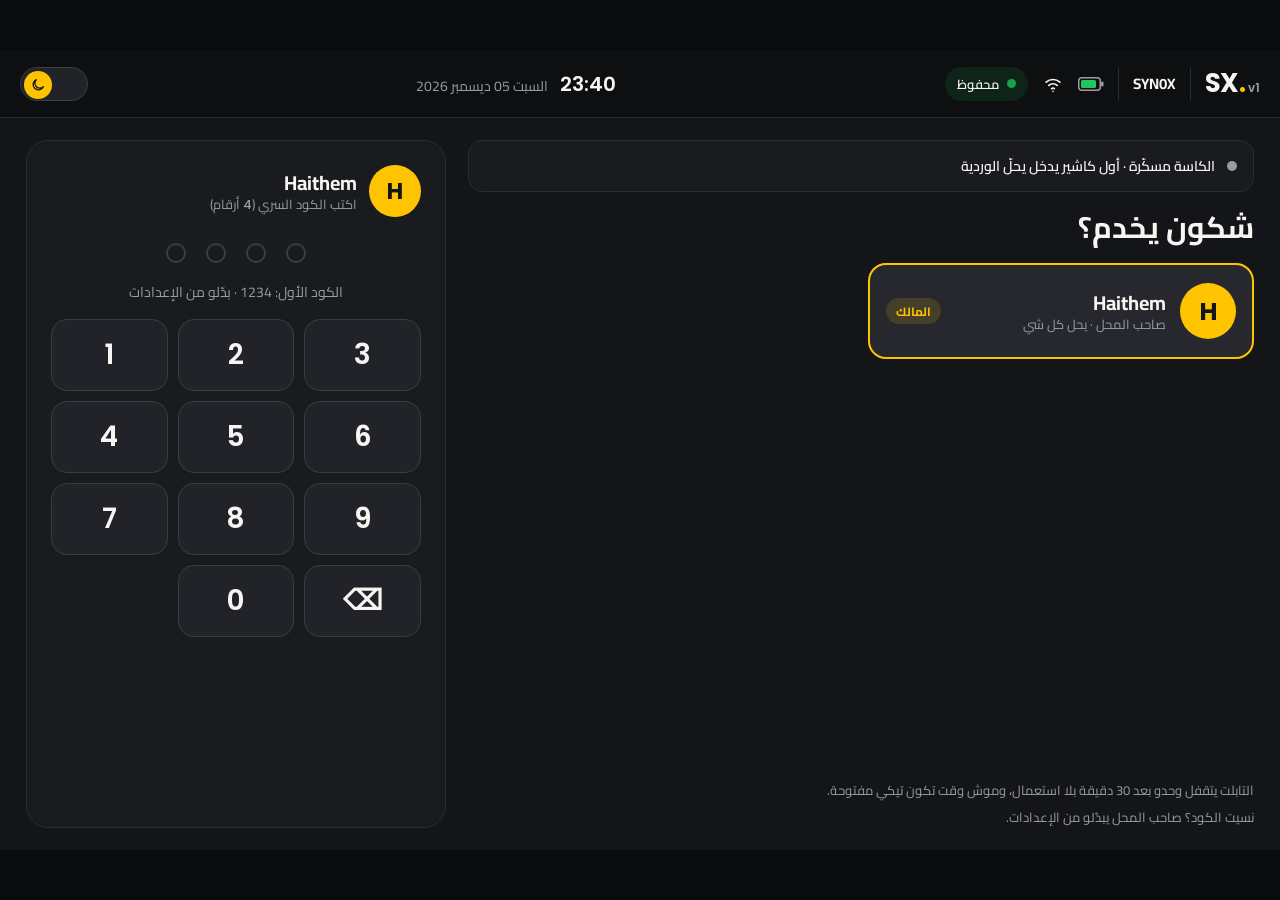
==== index.html @ 11d3b05d "الاشتراكات الأربعة Co-Authored-By: Claude Opus 5.5 <noreply@anthropic.com> Claude-Session: https://c" ====
<!doctype html>
<html lang="ar" dir="rtl">
<head>
<meta charset="utf-8">
<meta name="viewport" content="width=device-width, initial-scale=1, maximum-scale=1, user-scalable=no, viewport-fit=cover">
<meta name="theme-color" content="#141518">
<link rel="icon" href="icon-192.png">
<title>SYN0X</title>
  <script type="module" crossorigin src="./assets/index-DfYCk33j.js"></script>
  <link rel="stylesheet" crossorigin href="./assets/index-BhbG6K4N.css">
<link rel="manifest" href="./manifest.webmanifest"><script id="vite-plugin-pwa:register-sw" src="./registerSW.js"></script></head>
<body>
<div id="root"></div>
</body>
</html>
---- assets/index-BhbG6K4N.css ----
@font-face{font-family:Cairo;font-style:normal;font-display:swap;font-weight:400;src:url(./cairo-arabic-400-normal-DN15VWMM.woff2) format("woff2"),url(./cairo-arabic-400-normal-CAYwymWN.woff) format("woff")}@font-face{font-family:Cairo;font-style:normal;font-display:swap;font-weight:400;src:url(./cairo-latin-400-normal-Dh7otpdh.woff2) format("woff2"),url(./cairo-latin-400-normal-b1R3q6Pf.woff) format("woff")}@font-face{font-family:Cairo;font-style:normal;font-display:swap;font-weight:600;src:url(./cairo-arabic-600-normal-rkrvveqO.woff2) format("woff2"),url(./cairo-arabic-600-normal-B3EOalmC.woff) format("woff")}@font-face{font-family:Cairo;font-style:normal;font-display:swap;font-weight:600;src:url(./cairo-latin-600-normal-mGS0uvCM.woff2) format("woff2"),url(./cairo-latin-600-normal-buYOP1M3.woff) format("woff")}@font-face{font-family:Cairo;font-style:normal;font-display:swap;font-weight:700;src:url(./cairo-arabic-700-normal-D3nDedWX.woff2) format("woff2"),url(./cairo-arabic-700-normal-CyOqhaeK.woff) format("woff")}@font-face{font-family:Cairo;font-style:normal;font-display:swap;font-weight:700;src:url(./cairo-latin-700-normal-C3GYtKbV.woff2) format("woff2"),url(./cairo-latin-700-normal-6fcUy4Rc.woff) format("woff")}@font-face{font-family:Poppins;font-style:normal;font-display:swap;font-weight:500;src:url(./poppins-latin-500-normal-C8OXljZJ.woff2) format("woff2"),url(./poppins-latin-500-normal-DGXqpDMm.woff) format("woff")}@font-face{font-family:Poppins;font-style:normal;font-display:swap;font-weight:600;src:url(./poppins-latin-600-normal-zEkxB9Mr.woff2) format("woff2"),url(./poppins-latin-600-normal-BJdTmd5m.woff) format("woff")}@font-face{font-family:Poppins;font-style:normal;font-display:swap;font-weight:700;src:url(./poppins-latin-700-normal-Qrb0O0WB.woff2) format("woff2"),url(./poppins-latin-700-normal-BVuQR_eA.woff) format("woff")}
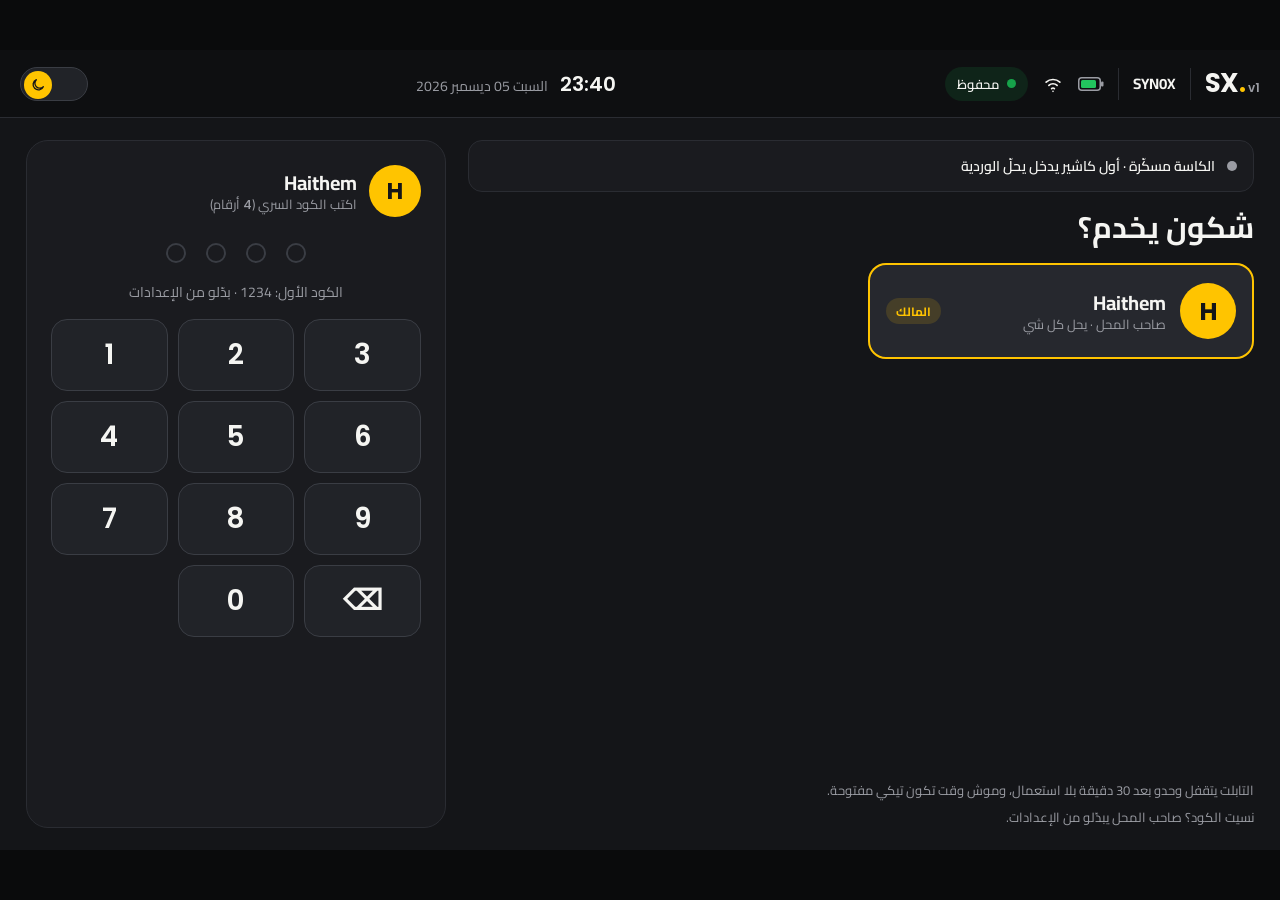
==== commit b8301ac7: "القائمة الجانبية: الأساسيات Co-Authored-By: Claude Opus 5.5 <noreply@anthropic.com> Claude-Session: " ====
--- a/index.html
+++ b/index.html
@@ -6,7 +6,7 @@
 <meta name="theme-color" content="#141518">
 <link rel="icon" href="icon-192.png">
 <title>SYN0X</title>
-  <script type="module" crossorigin src="./assets/index-DfYCk33j.js"></script>
+  <script type="module" crossorigin src="./assets/index-UsiTKomx.js"></script>
   <link rel="stylesheet" crossorigin href="./assets/index-BhbG6K4N.css">
 <link rel="manifest" href="./manifest.webmanifest"><script id="vite-plugin-pwa:register-sw" src="./registerSW.js"></script></head>
 <body>
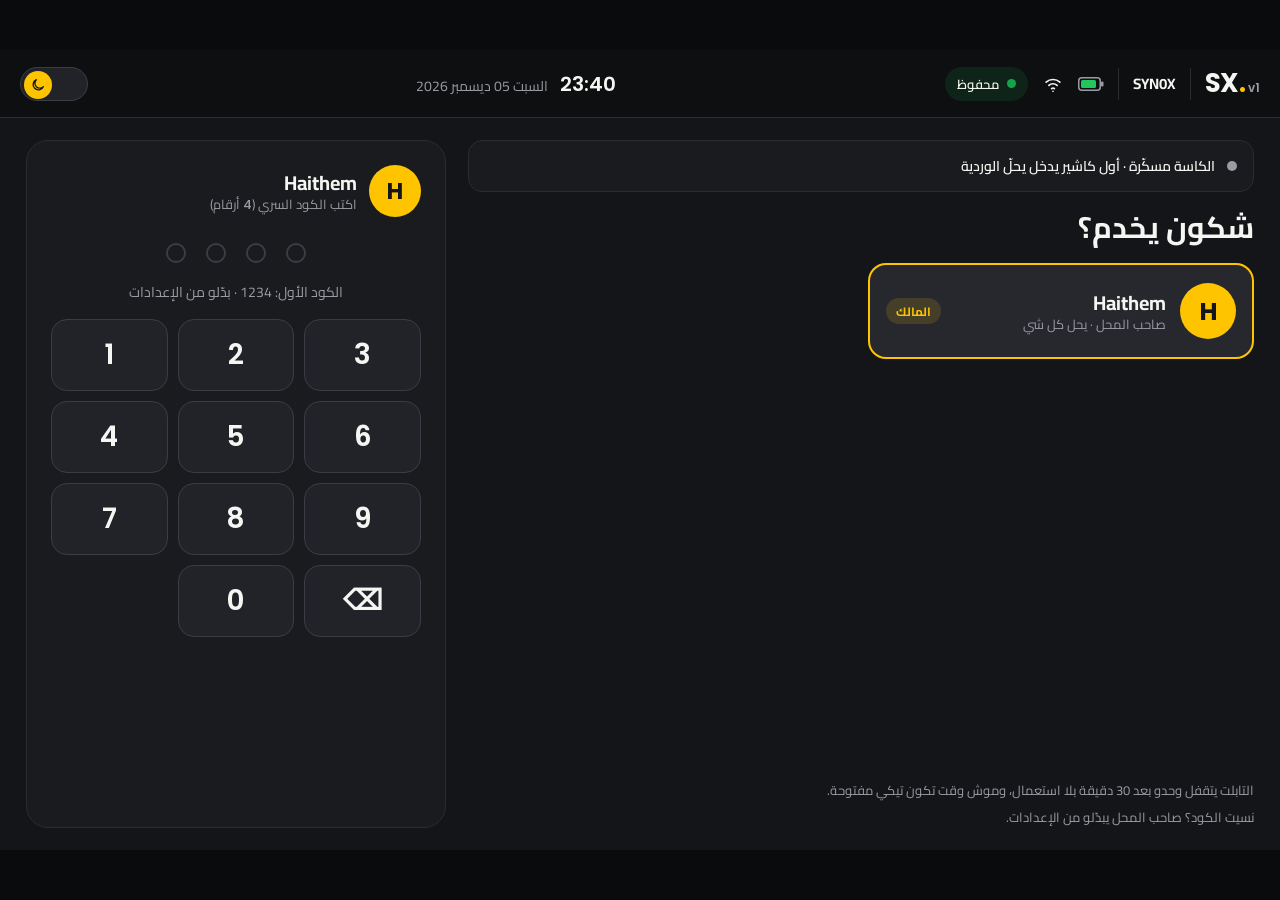
==== commit 41ae708a: "الخدّامة: خروج وحذف Co-Authored-By: Claude Opus 5.5 <noreply@anthropic.com> Claude-Session: https://" ====
--- a/index.html
+++ b/index.html
@@ -6,7 +6,7 @@
 <meta name="theme-color" content="#141518">
 <link rel="icon" href="icon-192.png">
 <title>SYN0X</title>
-  <script type="module" crossorigin src="./assets/index-UsiTKomx.js"></script>
+  <script type="module" crossorigin src="./assets/index-DafG9gLB.js"></script>
   <link rel="stylesheet" crossorigin href="./assets/index-BhbG6K4N.css">
 <link rel="manifest" href="./manifest.webmanifest"><script id="vite-plugin-pwa:register-sw" src="./registerSW.js"></script></head>
 <body>
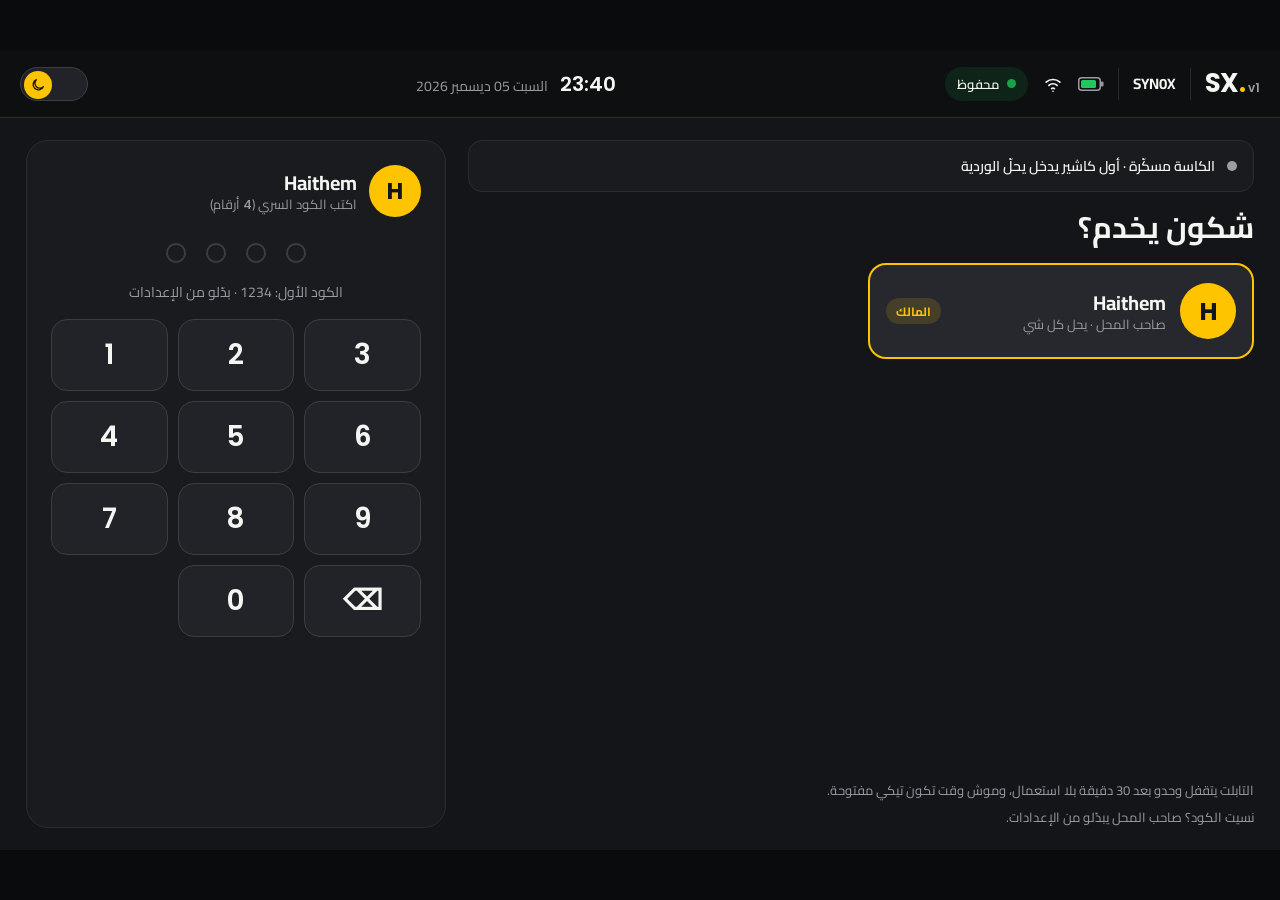
==== commit 81e0e237: "نافذة الإضافات أكبر Co-Authored-By: Claude Opus 5.5 <noreply@anthropic.com> Claude-Session: https://" ====
--- a/index.html
+++ b/index.html
@@ -6,7 +6,7 @@
 <meta name="theme-color" content="#141518">
 <link rel="icon" href="icon-192.png">
 <title>SYN0X</title>
-  <script type="module" crossorigin src="./assets/index-DafG9gLB.js"></script>
+  <script type="module" crossorigin src="./assets/index-DnqtvYRE.js"></script>
   <link rel="stylesheet" crossorigin href="./assets/index-BhbG6K4N.css">
 <link rel="manifest" href="./manifest.webmanifest"><script id="vite-plugin-pwa:register-sw" src="./registerSW.js"></script></head>
 <body>
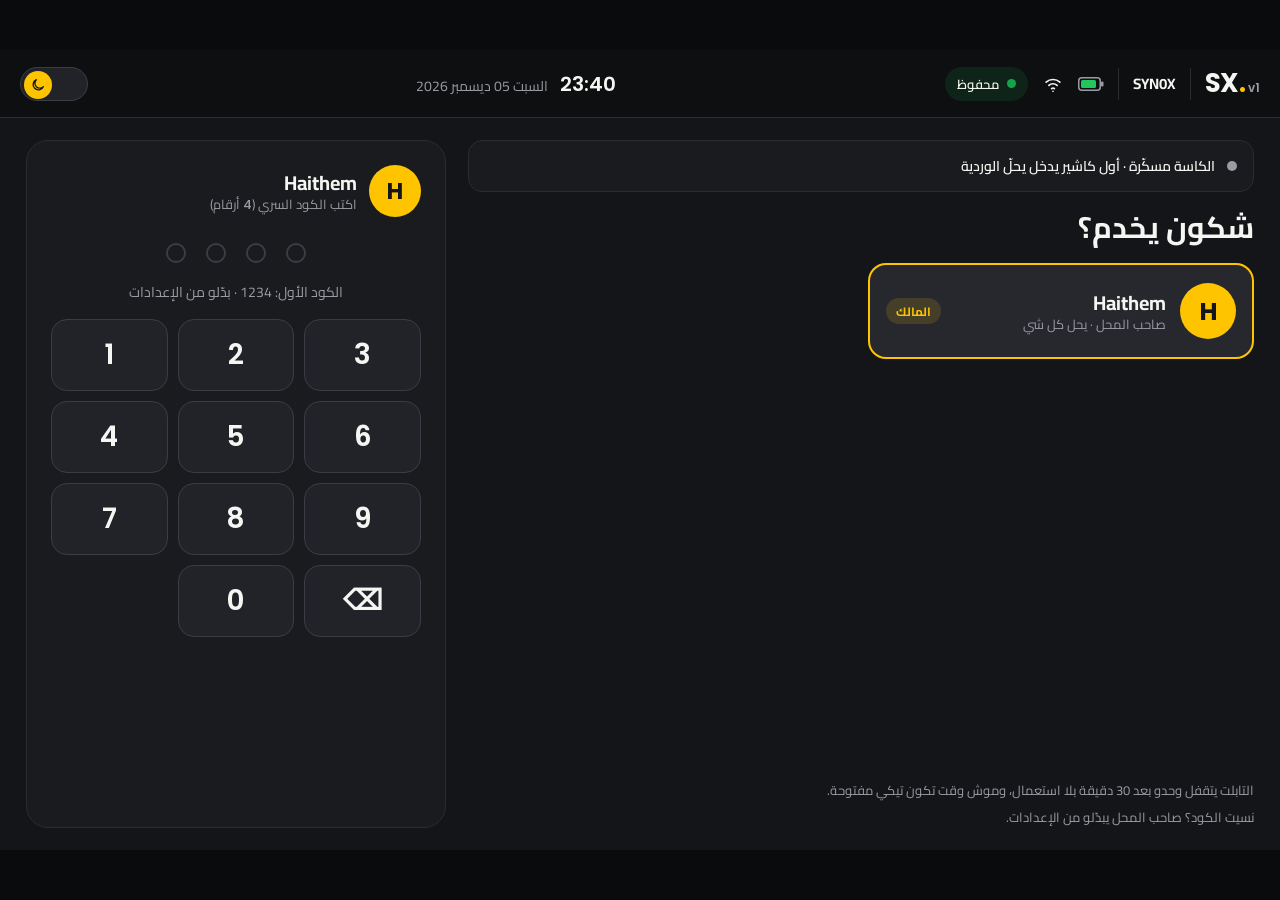
==== commit 88c77cda: "Tablet: expenses and envelopes Co-Authored-By: Claude Opus 5.5 <noreply@anthropic.com> Claude-Sessio" ====
--- a/index.html
+++ b/index.html
@@ -6,7 +6,7 @@
 <meta name="theme-color" content="#141518">
 <link rel="icon" href="icon-192.png">
 <title>SYN0X</title>
-  <script type="module" crossorigin src="./assets/index-DnqtvYRE.js"></script>
+  <script type="module" crossorigin src="./assets/index-HLrd7PPX.js"></script>
   <link rel="stylesheet" crossorigin href="./assets/index-BhbG6K4N.css">
 <link rel="manifest" href="./manifest.webmanifest"><script id="vite-plugin-pwa:register-sw" src="./registerSW.js"></script></head>
 <body>
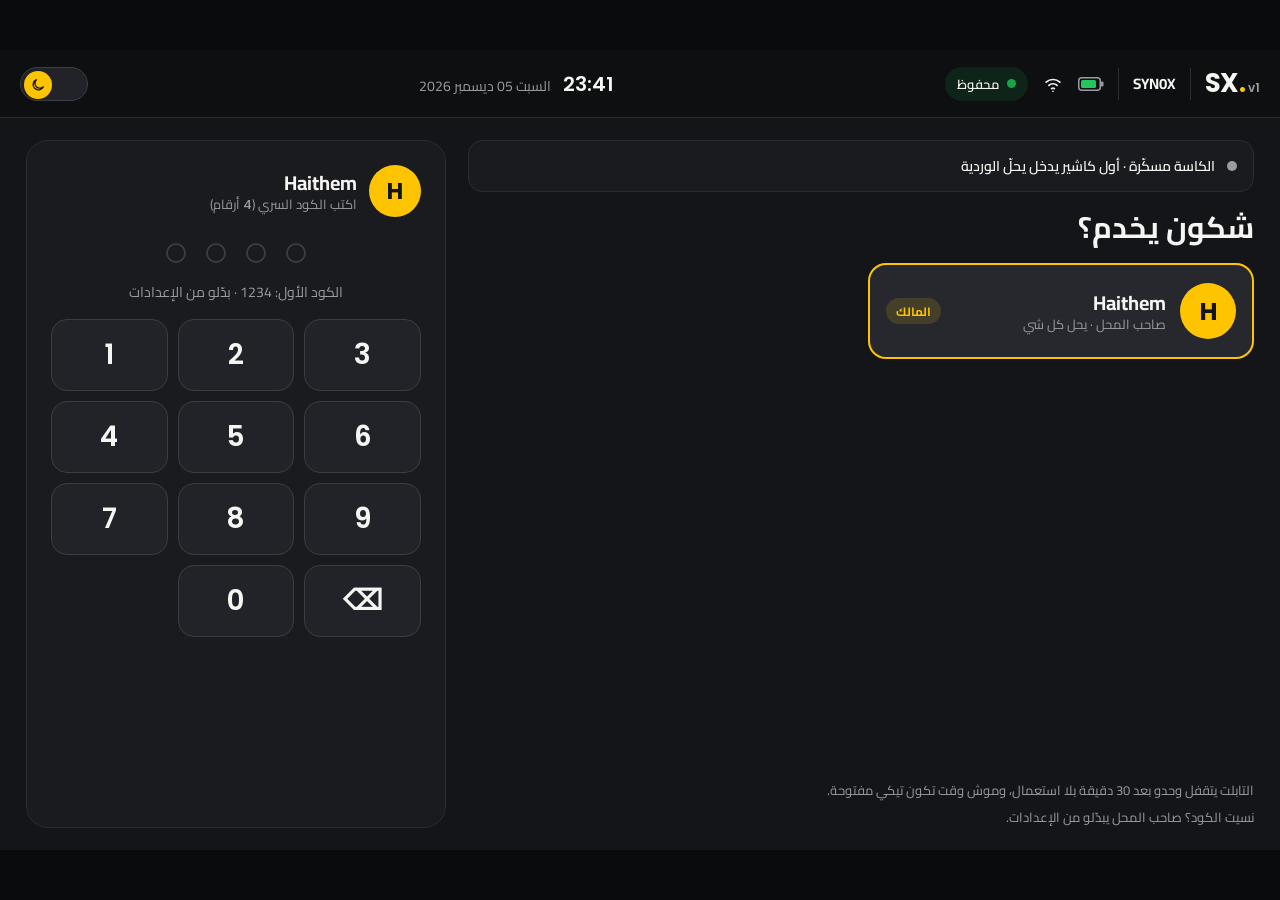
==== commit f55eb60a: "Phone profit tab + tablet phone expenses Co-Authored-By: Claude Opus 5.5 <noreply@anthropic.com> Cla" ====
--- a/index.html
+++ b/index.html
@@ -6,7 +6,7 @@
 <meta name="theme-color" content="#141518">
 <link rel="icon" href="icon-192.png">
 <title>SYN0X</title>
-  <script type="module" crossorigin src="./assets/index-HLrd7PPX.js"></script>
+  <script type="module" crossorigin src="./assets/index-D7xJ6KeO.js"></script>
   <link rel="stylesheet" crossorigin href="./assets/index-BhbG6K4N.css">
 <link rel="manifest" href="./manifest.webmanifest"><script id="vite-plugin-pwa:register-sw" src="./registerSW.js"></script></head>
 <body>
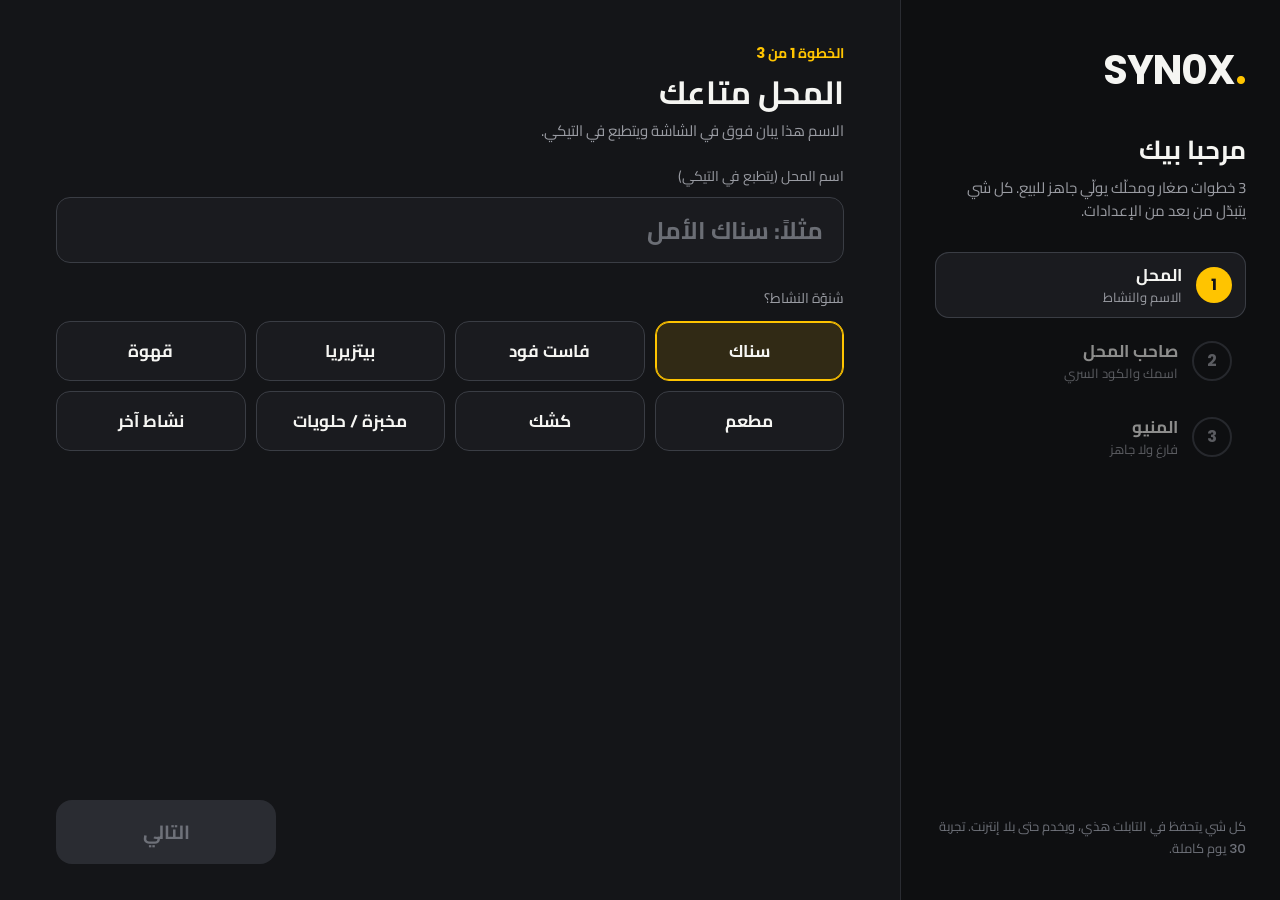
==== commit 34a0c7c9: "Tablette : création d'un nouveau magasin Co-Authored-By: Claude Opus 5.5 <noreply@anthropic.com> Cla" ====
--- a/index.html
+++ b/index.html
@@ -6,7 +6,7 @@
 <meta name="theme-color" content="#141518">
 <link rel="icon" href="icon-192.png">
 <title>SYN0X</title>
-  <script type="module" crossorigin src="./assets/index-D7xJ6KeO.js"></script>
+  <script type="module" crossorigin src="./assets/index-Ao1_cHCk.js"></script>
   <link rel="stylesheet" crossorigin href="./assets/index-BhbG6K4N.css">
 <link rel="manifest" href="./manifest.webmanifest"><script id="vite-plugin-pwa:register-sw" src="./registerSW.js"></script></head>
 <body>
